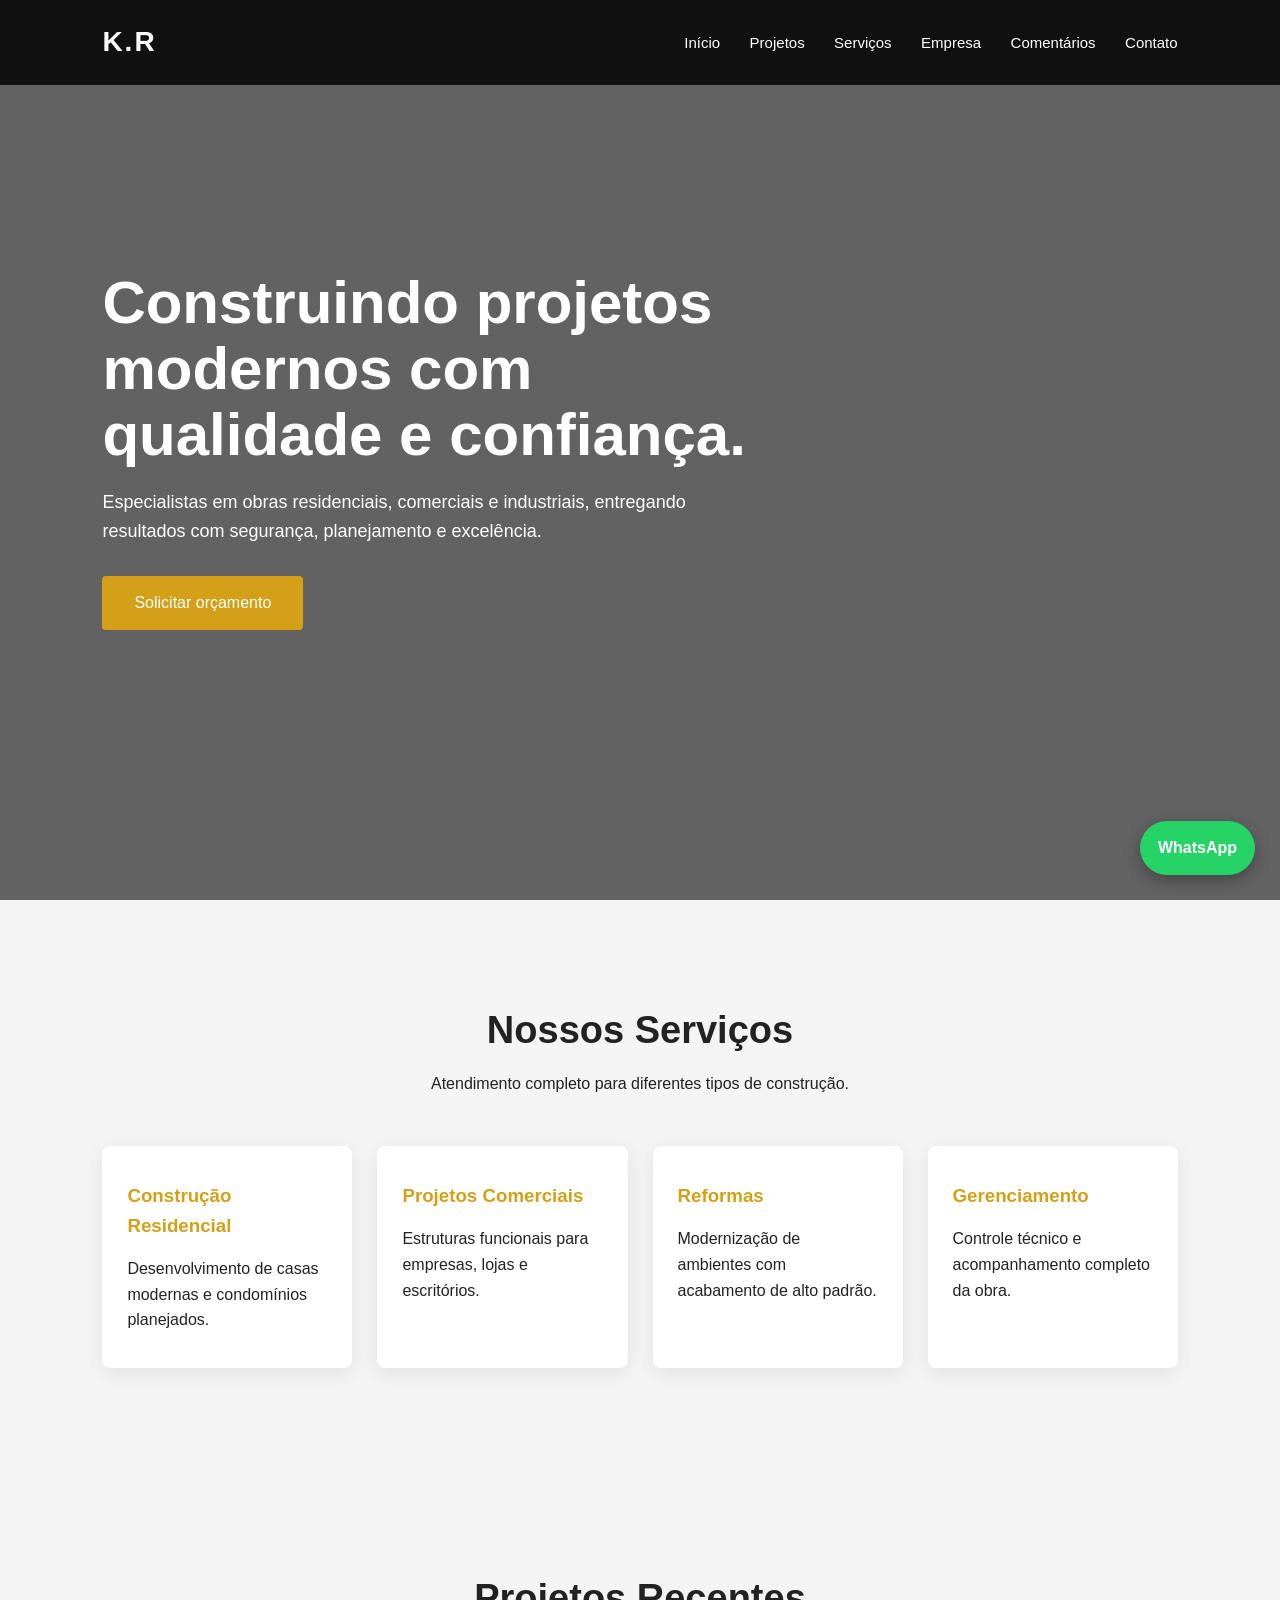
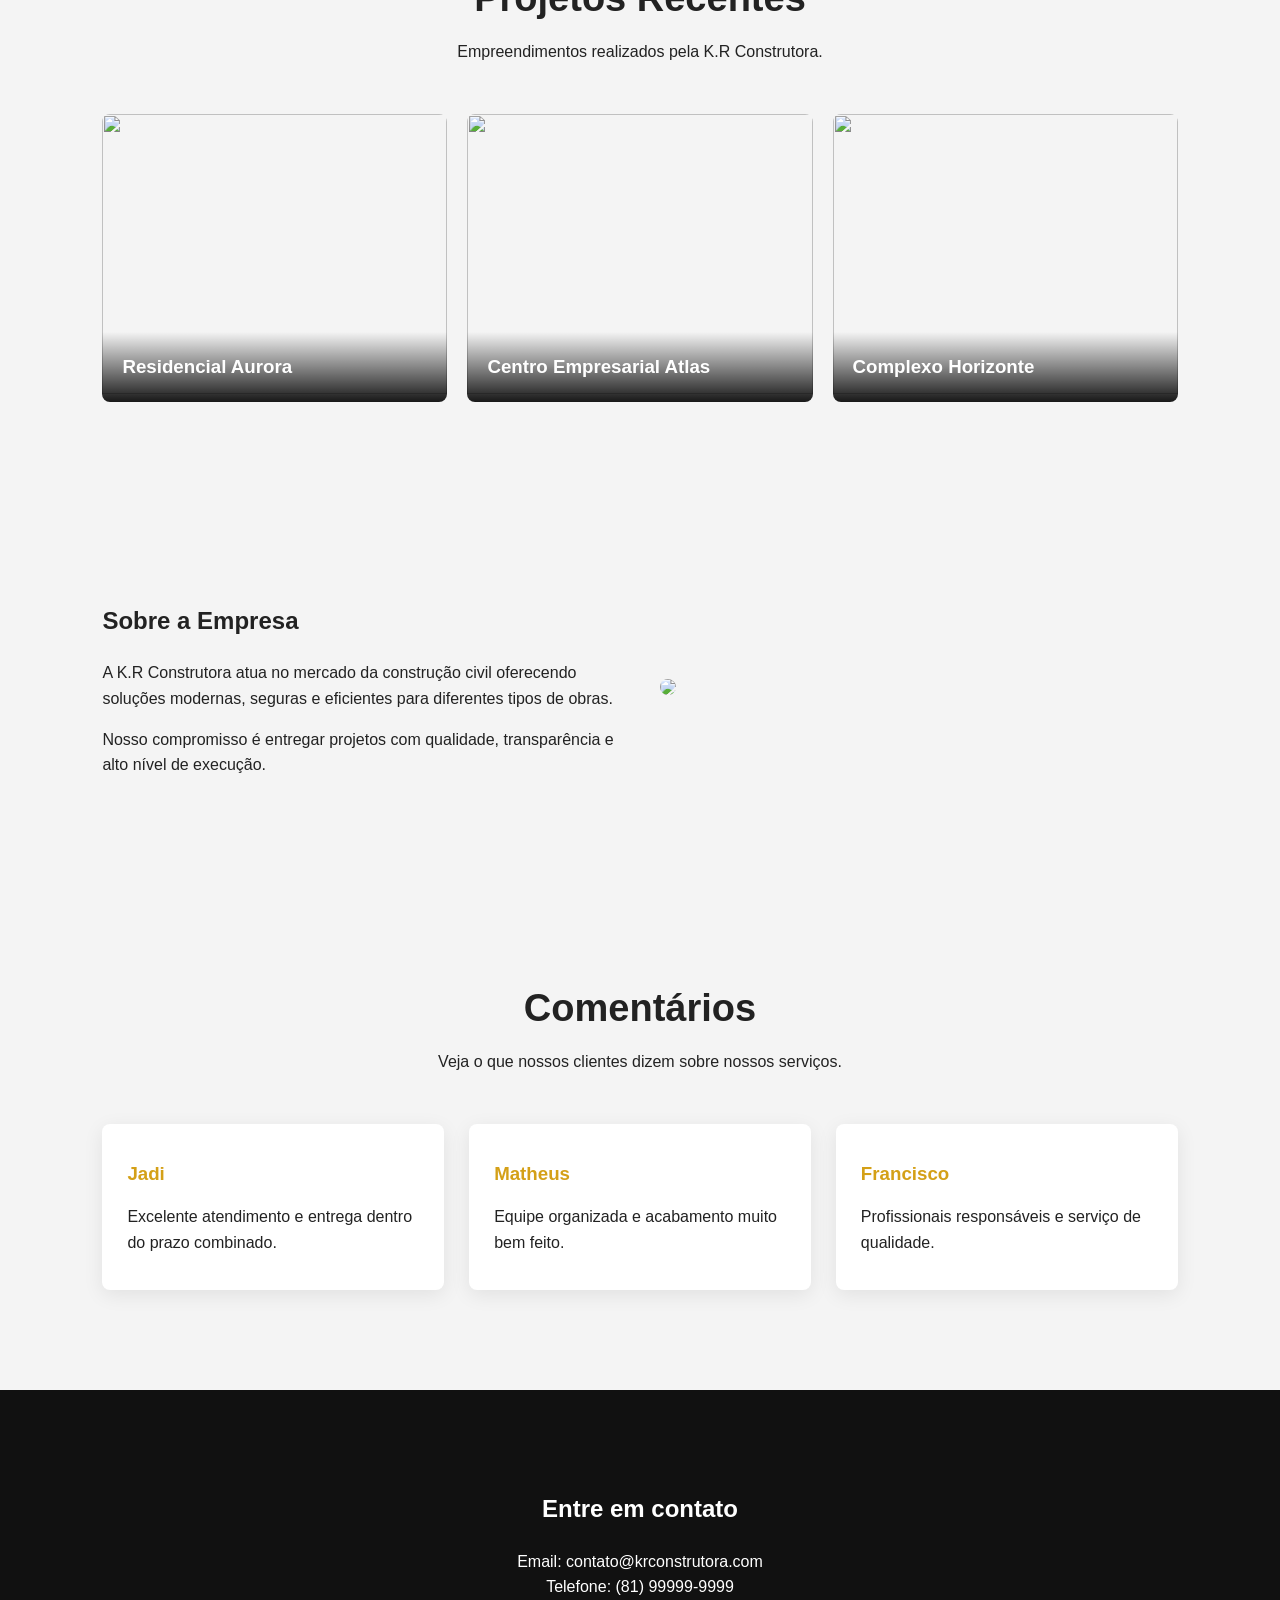
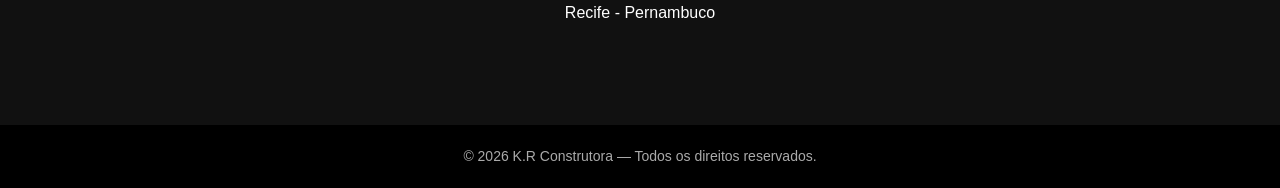
==== index.html @ 26ea805d "Att" ====
<!DOCTYPE html>
<html lang="pt-BR">

<head>
  <meta charset="UTF-8">
  <meta name="viewport" content="width=device-width, initial-scale=1.0">
  <title>K.R Construtora</title>

  <style>

    *{
      margin:0;
      padding:0;
      box-sizing:border-box;
      font-family:Arial, Helvetica, sans-serif;
      scroll-behavior:smooth;
    }

    body{
      background:#f4f4f4;
      color:#222;
      line-height:1.6;
    }

    cabecalho{
      background:#111;
      color:#fff;
      padding:20px 8%;
      display:flex;
      justify-content:space-between;
      align-items:center;
      position:fixed;
      width:100%;
      top:0;
      z-index:1000;
    }

    .logo{
      font-size:28px;
      font-weight:bold;
      letter-spacing:2px;
    }

    menu a{
      color:#fff;
      text-decoration:none;
      margin-left:25px;
      transition:0.3s;
      font-size:15px;
    }

    menu a:hover{
      color:#d4a017;
    }

    .banner{
      height:100vh;

      background:
      linear-gradient(rgba(0,0,0,0.6), rgba(0,0,0,0.6)),
      url('https://images.unsplash.com/photo-1504307651254-35680f356dfd?q=80&w=1600&auto=format&fit=crop');

      background-size:cover;
      background-position:center;

      display:flex;
      align-items:center;

      padding:0 8%;

      color:#fff;
    }

    .conteudo-banner{
      max-width:650px;
    }

    .conteudo-banner h1{
      font-size:60px;
      line-height:1.1;
      margin-bottom:20px;
    }

    .conteudo-banner p{
      font-size:18px;
      margin-bottom:30px;
    }

    .botao{
      display:inline-block;
      padding:14px 32px;
      background:#d4a017;
      color:#fff;
      text-decoration:none;
      border-radius:4px;
      transition:0.3s;
    }

    .botao:hover{
      background:#b88810;
    }

    section{
      padding:100px 8%;
    }

    .titulo-secao{
      text-align:center;
      margin-bottom:50px;
    }

    .titulo-secao h2{
      font-size:38px;
      margin-bottom:10px;
    }

    .lista-servicos{
      display:grid;
      grid-template-columns:repeat(auto-fit,minmax(250px,1fr));
      gap:25px;
    }

    .caixa{
      background:#fff;
      padding:35px 25px;
      border-radius:8px;
      box-shadow:0 5px 20px rgba(0,0,0,0.08);
      transition:0.3s;
    }

    .caixa:hover{
      transform:translateY(-8px);
    }

    .caixa h3{
      color:#d4a017;
      margin-bottom:15px;
    }

    .lista-projetos{
      display:grid;
      grid-template-columns:repeat(auto-fit,minmax(280px,1fr));
      gap:20px;
    }

    .projeto{
      position:relative;
      overflow:hidden;
      border-radius:8px;
    }

    .projeto img{
      width:100%;
      height:280px;
      object-fit:cover;
      transition:0.5s;
    }

    .projeto:hover img{
      transform:scale(1.08);
    }

    .informacoes-projeto{
      position:absolute;
      bottom:0;
      width:100%;
      padding:20px;
      color:#fff;
      background:linear-gradient(transparent, rgba(0,0,0,0.9));
    }

    .empresa{
      display:grid;
      grid-template-columns:1fr 1fr;
      gap:40px;
      align-items:center;
    }

    .empresa img{
      width:100%;
      border-radius:8px;
    }

    .contato{
      background:#111;
      color:#fff;
      text-align:center;
    }

    .contato h2{
      margin-bottom:20px;
    }

    footer{
      background:#000;
      color:#aaa;
      text-align:center;
      padding:20px;
      font-size:14px;
    }

    .botao-whatsapp{

      position:fixed;

      right:25px;
      bottom:25px;

      background:#25d366;
      color:#fff;

      padding:14px 18px;

      border-radius:50px;

      text-decoration:none;

      font-weight:bold;

      box-shadow:0 5px 15px rgba(0,0,0,0.3);

      z-index:1000;

      transition:0.3s;
    }

    .botao-whatsapp:hover{

      background:#1ebe5d;

      transform:scale(1.05);
    }

    @media(max-width:900px){

      .conteudo-banner h1{
        font-size:42px;
      }

      .empresa{
        grid-template-columns:1fr;
      }

      menu{
        display:none;
      }
    }

  </style>
</head>

<body>

  <cabecalho>

    <div class="logo">K.R</div>

    <menu>
      <a href="#inicio">Início</a>
      <a href="#projetos">Projetos</a>
      <a href="#servicos">Serviços</a>
      <a href="#empresa">Empresa</a>
      <a href="#comentarios">Comentários</a>
      <a href="#contato">Contato</a>
    </menu>

  </cabecalho>

  <section class="banner" id="inicio">

    <div class="conteudo-banner">

      <h1>Construindo projetos modernos com qualidade e confiança.</h1>

      <p>
        Especialistas em obras residenciais, comerciais e industriais,
        entregando resultados com segurança, planejamento e excelência.
      </p>

      <a href="#contato" class="botao">Solicitar orçamento</a>

    </div>

  </section>

  <section id="servicos">

    <div class="titulo-secao">
      <h2>Nossos Serviços</h2>
      <p>Atendimento completo para diferentes tipos de construção.</p>
    </div>

    <div class="lista-servicos">

      <div class="caixa">
        <h3>Construção Residencial</h3>

        <p>
          Desenvolvimento de casas modernas e condomínios planejados.
        </p>
      </div>

      <div class="caixa">
        <h3>Projetos Comerciais</h3>

        <p>
          Estruturas funcionais para empresas, lojas e escritórios.
        </p>
      </div>

      <div class="caixa">
        <h3>Reformas</h3>

        <p>
          Modernização de ambientes com acabamento de alto padrão.
        </p>
      </div>

      <div class="caixa">
        <h3>Gerenciamento</h3>

        <p>
          Controle técnico e acompanhamento completo da obra.
        </p>
      </div>

    </div>

  </section>

  <section id="projetos">

    <div class="titulo-secao">
      <h2>Projetos Recentes</h2>
      <p>Empreendimentos realizados pela K.R Construtora.</p>
    </div>

    <div class="lista-projetos">

      <div class="projeto">

        <img src="https://images.unsplash.com/photo-1460317442991-0ec209397118?q=80&w=1200&auto=format&fit=crop">

        <div class="informacoes-projeto">
          <h3>Residencial Aurora</h3>
        </div>

      </div>

      <div class="projeto">

        <img src="https://images.unsplash.com/photo-1486406146926-c627a92ad1ab?q=80&w=1200&auto=format&fit=crop">

        <div class="informacoes-projeto">
          <h3>Centro Empresarial Atlas</h3>
        </div>

      </div>

      <div class="projeto">

        <img src="https://images.unsplash.com/photo-1503387762-592deb58ef4e?q=80&w=1200&auto=format&fit=crop">

        <div class="informacoes-projeto">
          <h3>Complexo Horizonte</h3>
        </div>

      </div>

    </div>

  </section>

  <section id="empresa">

    <div class="empresa">

      <div>

        <h2>Sobre a Empresa</h2>

        <p style="margin-top:20px;">

          A K.R Construtora atua no mercado da construção civil
          oferecendo soluções modernas, seguras e eficientes para
          diferentes tipos de obras.

        </p>

        <p style="margin-top:15px;">

          Nosso compromisso é entregar projetos com qualidade,
          transparência e alto nível de execução.

        </p>

      </div>

      <div>

        <img src="https://images.unsplash.com/photo-1504307651254-35680f356dfd?q=80&w=1200&auto=format&fit=crop">

      </div>

    </div>

  </section>

  <section id="comentarios">

    <div class="titulo-secao">
      <h2>Comentários</h2>
      <p>Veja o que nossos clientes dizem sobre nossos serviços.</p>
    </div>

    <div class="lista-servicos">

      <div class="caixa">

        <h3>Jadi</h3>

        <p>
          Excelente atendimento e entrega dentro do prazo combinado.
        </p>

      </div>

      <div class="caixa">

        <h3>Matheus</h3>

        <p>
          Equipe organizada e acabamento muito bem feito.
        </p>

      </div>

      <div class="caixa">

        <h3>Francisco</h3>

        <p>
          Profissionais responsáveis e serviço de qualidade.
        </p>

      </div>

    </div>

  </section>

  <section class="contato" id="contato">

    <h2>Entre em contato</h2>

    <p>Email: contato@krconstrutora.com</p>
    <p>Telefone: (81) 99999-9999</p>
    <p>Recife - Pernambuco</p>

  </section>

  <footer>
    © 2026 K.R Construtora — Todos os direitos reservados.
  </footer>

  <a href="https://wa.me/5581999999999"
     class="botao-whatsapp"
     target="_blank">

     WhatsApp

  </a>

</body>
</html>
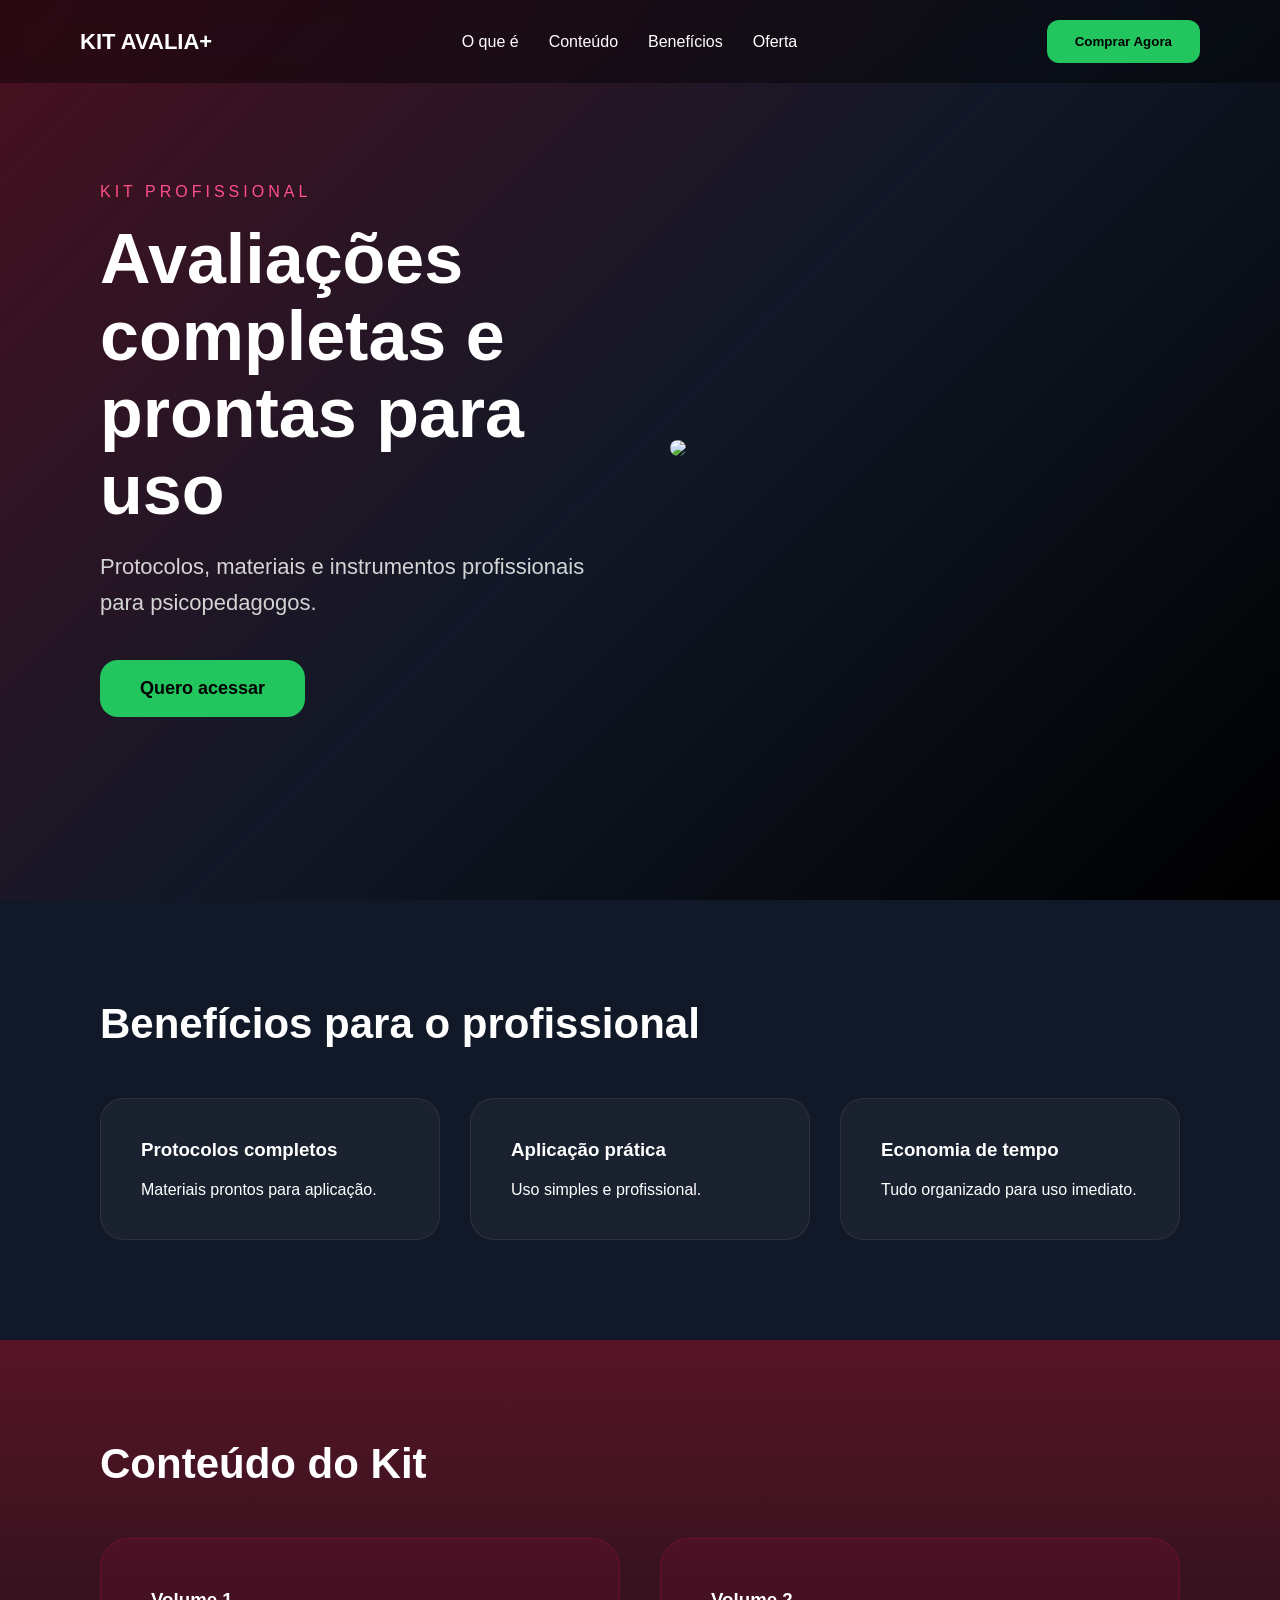
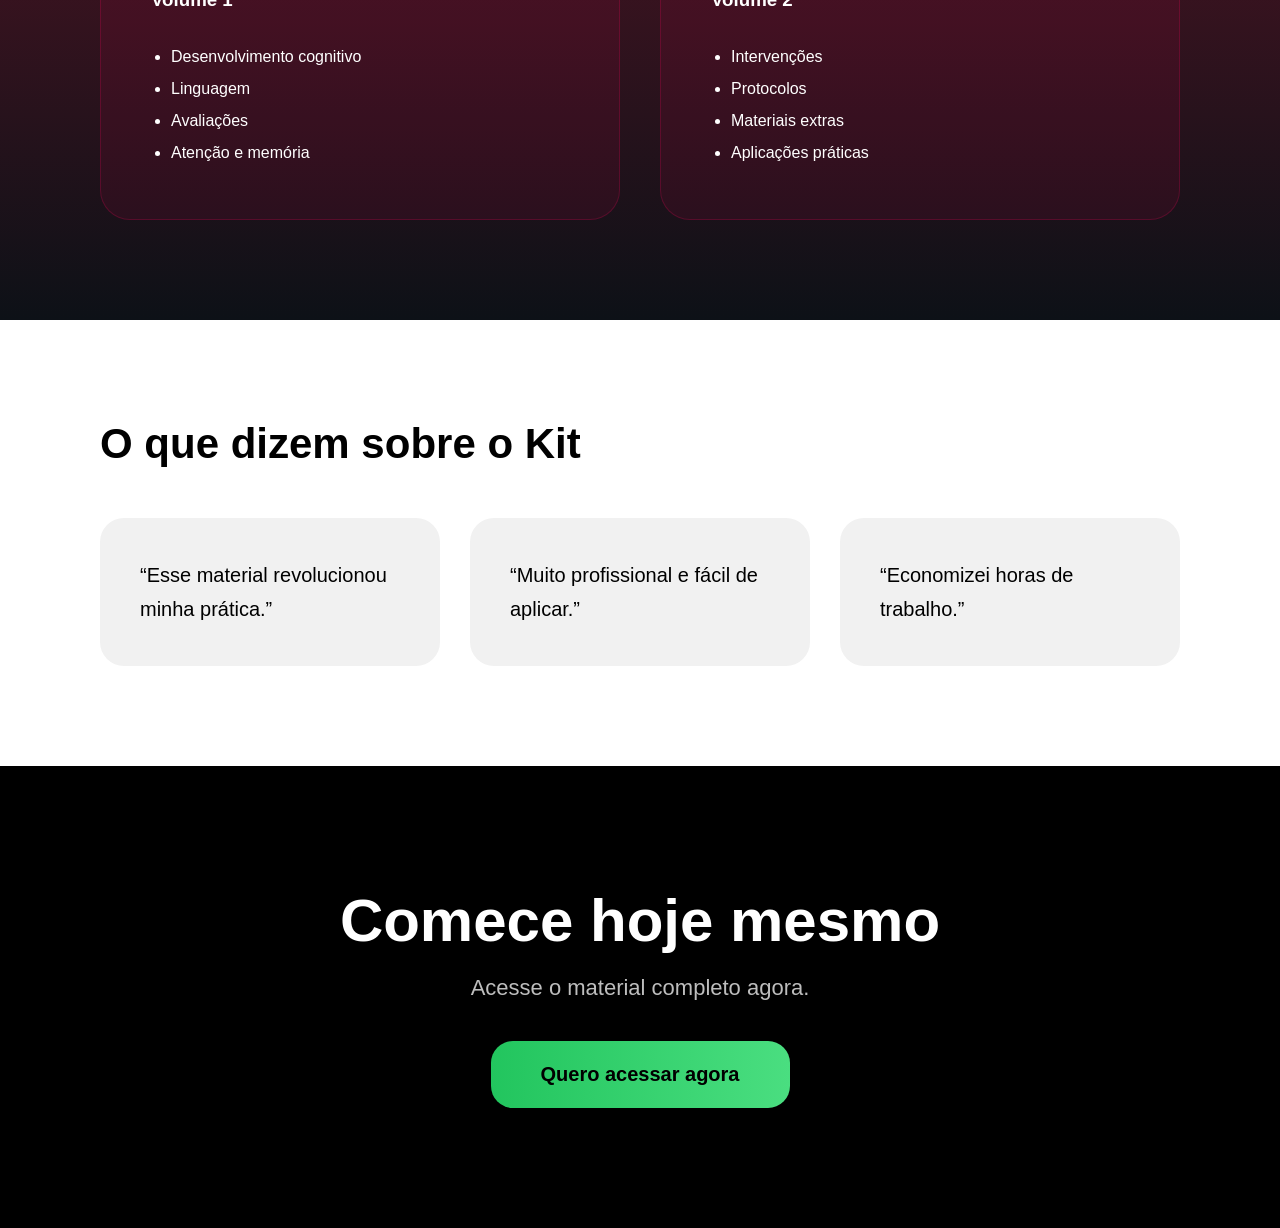
==== commit 3e1ea3ba: "Add files via upload" ====
--- a/index.html
+++ b/index.html
@@ -1,475 +1,149 @@
 <!DOCTYPE html>
-<html lang="pt-BR">
-
+<html lang="pt-br">
 <head>
   <meta charset="UTF-8">
   <meta name="viewport" content="width=device-width, initial-scale=1.0">
-  <title>K.R Construtora</title>
 
-  <style>
+  <title>Kit Avalia+</title>
 
-    *{
-      margin:0;
-      padding:0;
-      box-sizing:border-box;
-      font-family:Arial, Helvetica, sans-serif;
-      scroll-behavior:smooth;
-    }
-
-    body{
-      background:#f4f4f4;
-      color:#222;
-      line-height:1.6;
-    }
-
-    cabecalho{
-      background:#111;
-      color:#fff;
-      padding:20px 8%;
-      display:flex;
-      justify-content:space-between;
-      align-items:center;
-      position:fixed;
-      width:100%;
-      top:0;
-      z-index:1000;
-    }
-
-    .logo{
-      font-size:28px;
-      font-weight:bold;
-      letter-spacing:2px;
-    }
-
-    menu a{
-      color:#fff;
-      text-decoration:none;
-      margin-left:25px;
-      transition:0.3s;
-      font-size:15px;
-    }
-
-    menu a:hover{
-      color:#d4a017;
-    }
-
-    .banner{
-      height:100vh;
-
-      background:
-      linear-gradient(rgba(0,0,0,0.6), rgba(0,0,0,0.6)),
-      url('https://images.unsplash.com/photo-1504307651254-35680f356dfd?q=80&w=1600&auto=format&fit=crop');
-
-      background-size:cover;
-      background-position:center;
-
-      display:flex;
-      align-items:center;
-
-      padding:0 8%;
-
-      color:#fff;
-    }
-
-    .conteudo-banner{
-      max-width:650px;
-    }
-
-    .conteudo-banner h1{
-      font-size:60px;
-      line-height:1.1;
-      margin-bottom:20px;
-    }
-
-    .conteudo-banner p{
-      font-size:18px;
-      margin-bottom:30px;
-    }
-
-    .botao{
-      display:inline-block;
-      padding:14px 32px;
-      background:#d4a017;
-      color:#fff;
-      text-decoration:none;
-      border-radius:4px;
-      transition:0.3s;
-    }
-
-    .botao:hover{
-      background:#b88810;
-    }
-
-    section{
-      padding:100px 8%;
-    }
-
-    .titulo-secao{
-      text-align:center;
-      margin-bottom:50px;
-    }
-
-    .titulo-secao h2{
-      font-size:38px;
-      margin-bottom:10px;
-    }
-
-    .lista-servicos{
-      display:grid;
-      grid-template-columns:repeat(auto-fit,minmax(250px,1fr));
-      gap:25px;
-    }
-
-    .caixa{
-      background:#fff;
-      padding:35px 25px;
-      border-radius:8px;
-      box-shadow:0 5px 20px rgba(0,0,0,0.08);
-      transition:0.3s;
-    }
-
-    .caixa:hover{
-      transform:translateY(-8px);
-    }
-
-    .caixa h3{
-      color:#d4a017;
-      margin-bottom:15px;
-    }
-
-    .lista-projetos{
-      display:grid;
-      grid-template-columns:repeat(auto-fit,minmax(280px,1fr));
-      gap:20px;
-    }
-
-    .projeto{
-      position:relative;
-      overflow:hidden;
-      border-radius:8px;
-    }
-
-    .projeto img{
-      width:100%;
-      height:280px;
-      object-fit:cover;
-      transition:0.5s;
-    }
-
-    .projeto:hover img{
-      transform:scale(1.08);
-    }
-
-    .informacoes-projeto{
-      position:absolute;
-      bottom:0;
-      width:100%;
-      padding:20px;
-      color:#fff;
-      background:linear-gradient(transparent, rgba(0,0,0,0.9));
-    }
-
-    .empresa{
-      display:grid;
-      grid-template-columns:1fr 1fr;
-      gap:40px;
-      align-items:center;
-    }
-
-    .empresa img{
-      width:100%;
-      border-radius:8px;
-    }
-
-    .contato{
-      background:#111;
-      color:#fff;
-      text-align:center;
-    }
-
-    .contato h2{
-      margin-bottom:20px;
-    }
-
-    footer{
-      background:#000;
-      color:#aaa;
-      text-align:center;
-      padding:20px;
-      font-size:14px;
-    }
-
-    .botao-whatsapp{
-
-      position:fixed;
-
-      right:25px;
-      bottom:25px;
-
-      background:#25d366;
-      color:#fff;
-
-      padding:14px 18px;
-
-      border-radius:50px;
-
-      text-decoration:none;
-
-      font-weight:bold;
-
-      box-shadow:0 5px 15px rgba(0,0,0,0.3);
-
-      z-index:1000;
-
-      transition:0.3s;
-    }
-
-    .botao-whatsapp:hover{
-
-      background:#1ebe5d;
-
-      transform:scale(1.05);
-    }
-
-    @media(max-width:900px){
-
-      .conteudo-banner h1{
-        font-size:42px;
-      }
-
-      .empresa{
-        grid-template-columns:1fr;
-      }
-
-      menu{
-        display:none;
-      }
-    }
-
-  </style>
+  <link rel="stylesheet" href="style.css">
 </head>
-
 <body>
 
-  <cabecalho>
+  <header>
+    <div class="logo">KIT AVALIA+</div>
 
-    <div class="logo">K.R</div>
+    <nav>
+      <a href="#">O que é</a>
+      <a href="#">Conteúdo</a>
+      <a href="#">Benefícios</a>
+      <a href="#">Oferta</a>
+    </nav>
 
-    <menu>
-      <a href="#inicio">Início</a>
-      <a href="#projetos">Projetos</a>
-      <a href="#servicos">Serviços</a>
-      <a href="#empresa">Empresa</a>
-      <a href="#comentarios">Comentários</a>
-      <a href="#contato">Contato</a>
-    </menu>
+    <button>Comprar Agora</button>
+  </header>
 
-  </cabecalho>
+  <section class="hero">
 
-  <section class="banner" id="inicio">
+    <div class="hero-text">
 
-    <div class="conteudo-banner">
+      <span>KIT PROFISSIONAL</span>
 
-      <h1>Construindo projetos modernos com qualidade e confiança.</h1>
+      <h1>
+        Avaliações completas e prontas para uso
+      </h1>
 
       <p>
-        Especialistas em obras residenciais, comerciais e industriais,
-        entregando resultados com segurança, planejamento e excelência.
+        Protocolos, materiais e instrumentos profissionais
+        para psicopedagogos.
       </p>
 
-      <a href="#contato" class="botao">Solicitar orçamento</a>
+      <button>Quero acessar</button>
 
+    </div>
+
+    <div class="hero-image">
+      <img
+        src="https://images.unsplash.com/photo-1494790108377-be9c29b29330"
+      >
     </div>
 
   </section>
 
-  <section id="servicos">
+  <section class="benefits">
 
-    <div class="titulo-secao">
-      <h2>Nossos Serviços</h2>
-      <p>Atendimento completo para diferentes tipos de construção.</p>
-    </div>
+    <h2>Benefícios para o profissional</h2>
 
-    <div class="lista-servicos">
+    <div class="cards">
 
-      <div class="caixa">
-        <h3>Construção Residencial</h3>
-
-        <p>
-          Desenvolvimento de casas modernas e condomínios planejados.
-        </p>
+      <div class="card">
+        <h3>Protocolos completos</h3>
+        <p>Materiais prontos para aplicação.</p>
       </div>
 
-      <div class="caixa">
-        <h3>Projetos Comerciais</h3>
-
-        <p>
-          Estruturas funcionais para empresas, lojas e escritórios.
-        </p>
+      <div class="card">
+        <h3>Aplicação prática</h3>
+        <p>Uso simples e profissional.</p>
       </div>
 
-      <div class="caixa">
-        <h3>Reformas</h3>
-
-        <p>
-          Modernização de ambientes com acabamento de alto padrão.
-        </p>
-      </div>
-
-      <div class="caixa">
-        <h3>Gerenciamento</h3>
-
-        <p>
-          Controle técnico e acompanhamento completo da obra.
-        </p>
+      <div class="card">
+        <h3>Economia de tempo</h3>
+        <p>Tudo organizado para uso imediato.</p>
       </div>
 
     </div>
 
   </section>
 
-  <section id="projetos">
+  <section class="modules">
 
-    <div class="titulo-secao">
-      <h2>Projetos Recentes</h2>
-      <p>Empreendimentos realizados pela K.R Construtora.</p>
-    </div>
+    <h2>Conteúdo do Kit</h2>
 
-    <div class="lista-projetos">
+    <div class="module-grid">
 
-      <div class="projeto">
+      <div class="module-card">
+        <h3>Volume 1</h3>
 
-        <img src="https://images.unsplash.com/photo-1460317442991-0ec209397118?q=80&w=1200&auto=format&fit=crop">
-
-        <div class="informacoes-projeto">
-          <h3>Residencial Aurora</h3>
-        </div>
-
+        <ul>
+          <li>Desenvolvimento cognitivo</li>
+          <li>Linguagem</li>
+          <li>Avaliações</li>
+          <li>Atenção e memória</li>
+        </ul>
       </div>
 
-      <div class="projeto">
+      <div class="module-card">
+        <h3>Volume 2</h3>
 
-        <img src="https://images.unsplash.com/photo-1486406146926-c627a92ad1ab?q=80&w=1200&auto=format&fit=crop">
-
-        <div class="informacoes-projeto">
-          <h3>Centro Empresarial Atlas</h3>
-        </div>
-
-      </div>
-
-      <div class="projeto">
-
-        <img src="https://images.unsplash.com/photo-1503387762-592deb58ef4e?q=80&w=1200&auto=format&fit=crop">
-
-        <div class="informacoes-projeto">
-          <h3>Complexo Horizonte</h3>
-        </div>
-
+        <ul>
+          <li>Intervenções</li>
+          <li>Protocolos</li>
+          <li>Materiais extras</li>
+          <li>Aplicações práticas</li>
+        </ul>
       </div>
 
     </div>
 
   </section>
 
-  <section id="empresa">
+  <section class="testimonials">
 
-    <div class="empresa">
+    <h2>O que dizem sobre o Kit</h2>
 
-      <div>
+    <div class="testimonial-grid">
 
-        <h2>Sobre a Empresa</h2>
-
-        <p style="margin-top:20px;">
-
-          A K.R Construtora atua no mercado da construção civil
-          oferecendo soluções modernas, seguras e eficientes para
-          diferentes tipos de obras.
-
-        </p>
-
-        <p style="margin-top:15px;">
-
-          Nosso compromisso é entregar projetos com qualidade,
-          transparência e alto nível de execução.
-
-        </p>
-
+      <div class="testimonial">
+        “Esse material revolucionou minha prática.”
       </div>
 
-      <div>
+      <div class="testimonial">
+        “Muito profissional e fácil de aplicar.”
+      </div>
 
-        <img src="https://images.unsplash.com/photo-1504307651254-35680f356dfd?q=80&w=1200&auto=format&fit=crop">
-
+      <div class="testimonial">
+        “Economizei horas de trabalho.”
       </div>
 
     </div>
 
   </section>
 
-  <section id="comentarios">
+  <section class="cta">
 
-    <div class="titulo-secao">
-      <h2>Comentários</h2>
-      <p>Veja o que nossos clientes dizem sobre nossos serviços.</p>
-    </div>
+    <h2>
+      Comece hoje mesmo
+    </h2>
 
-    <div class="lista-servicos">
+    <p>
+      Acesse o material completo agora.
+    </p>
 
-      <div class="caixa">
-
-        <h3>Jadi</h3>
-
-        <p>
-          Excelente atendimento e entrega dentro do prazo combinado.
-        </p>
-
-      </div>
-
-      <div class="caixa">
-
-        <h3>Matheus</h3>
-
-        <p>
-          Equipe organizada e acabamento muito bem feito.
-        </p>
-
-      </div>
-
-      <div class="caixa">
-
-        <h3>Francisco</h3>
-
-        <p>
-          Profissionais responsáveis e serviço de qualidade.
-        </p>
-
-      </div>
-
-    </div>
+    <button>
+      Quero acessar agora
+    </button>
 
   </section>
 
-  <section class="contato" id="contato">
-
-    <h2>Entre em contato</h2>
-
-    <p>Email: contato@krconstrutora.com</p>
-    <p>Telefone: (81) 99999-9999</p>
-    <p>Recife - Pernambuco</p>
-
-  </section>
-
-  <footer>
-    © 2026 K.R Construtora — Todos os direitos reservados.
-  </footer>
-
-  <a href="https://wa.me/5581999999999"
-     class="botao-whatsapp"
-     target="_blank">
-
-     WhatsApp
-
-  </a>
-
 </body>
 </html>
--- a/style.css
+++ b/style.css
@@ -0,0 +1,214 @@
+*{
+  margin:0;
+  padding:0;
+  box-sizing:border-box;
+}
+
+body{
+  background:#0d1117;
+  color:white;
+  font-family:Arial;
+}
+
+header{
+  position:fixed;
+  top:0;
+  width:100%;
+  padding:20px 80px;
+  display:flex;
+  justify-content:space-between;
+  align-items:center;
+  background:rgba(0,0,0,.4);
+  backdrop-filter:blur(10px);
+  z-index:100;
+}
+
+.logo{
+  font-size:22px;
+  font-weight:bold;
+}
+
+nav{
+  display:flex;
+  gap:30px;
+}
+
+nav a{
+  color:white;
+  text-decoration:none;
+}
+
+header button{
+  background:#22c55e;
+  border:none;
+  padding:14px 28px;
+  border-radius:12px;
+  font-weight:bold;
+}
+
+.hero{
+  min-height:100vh;
+  display:grid;
+  grid-template-columns:1fr 1fr;
+  align-items:center;
+  padding:120px 100px;
+  gap:60px;
+
+  background:linear-gradient(
+    135deg,
+    #4a1020,
+    #111827,
+    #000
+  );
+}
+
+.hero-text span{
+  color:#ff4f8b;
+  letter-spacing:4px;
+}
+
+.hero-text h1{
+  font-size:70px;
+  line-height:1.1;
+  margin:20px 0;
+}
+
+.hero-text p{
+  color:#d4d4d4;
+  font-size:22px;
+  line-height:1.6;
+}
+
+.hero-text button{
+  margin-top:40px;
+  background:#22c55e;
+  border:none;
+  padding:18px 40px;
+  border-radius:18px;
+  font-size:18px;
+  font-weight:bold;
+}
+
+.hero-image img{
+  width:100%;
+  border-radius:30px;
+}
+
+.benefits{
+  padding:100px;
+  background:#111827;
+}
+
+.benefits h2{
+  font-size:42px;
+  margin-bottom:50px;
+}
+
+.cards{
+  display:grid;
+  grid-template-columns:repeat(3,1fr);
+  gap:30px;
+}
+
+.card{
+  background:rgba(255,255,255,.04);
+  border:1px solid rgba(255,255,255,.08);
+  padding:40px;
+  border-radius:24px;
+}
+
+.card h3{
+  margin-bottom:20px;
+}
+
+.modules{
+  padding:100px;
+  background:linear-gradient(
+    180deg,
+    #571425,
+    #0d1117
+  );
+}
+
+.modules h2{
+  font-size:42px;
+  margin-bottom:50px;
+}
+
+.module-grid{
+  display:grid;
+  grid-template-columns:1fr 1fr;
+  gap:40px;
+}
+
+.module-card{
+  background:rgba(255,0,90,.08);
+  border:1px solid rgba(255,0,90,.2);
+  padding:50px;
+  border-radius:30px;
+}
+
+.module-card h3{
+  margin-bottom:30px;
+}
+
+.module-card ul{
+  padding-left:20px;
+  line-height:2;
+}
+
+.testimonials{
+  background:white;
+  color:black;
+  padding:100px;
+}
+
+.testimonials h2{
+  font-size:42px;
+  margin-bottom:50px;
+}
+
+.testimonial-grid{
+  display:grid;
+  grid-template-columns:repeat(3,1fr);
+  gap:30px;
+}
+
+.testimonial{
+  background:#f1f1f1;
+  padding:40px;
+  border-radius:24px;
+  font-size:20px;
+  line-height:1.7;
+}
+
+.cta{
+  text-align:center;
+  padding:120px 20px;
+  background:black;
+}
+
+.cta h2{
+  font-size:60px;
+}
+
+.cta p{
+  margin-top:20px;
+  color:#bdbdbd;
+  font-size:22px;
+}
+
+.cta button{
+  margin-top:40px;
+  background:linear-gradient(
+    90deg,
+    #22c55e,
+    #4ade80
+  );
+
+  border:none;
+  padding:22px 50px;
+  border-radius:22px;
+  font-size:20px;
+  font-weight:bold;
+}
